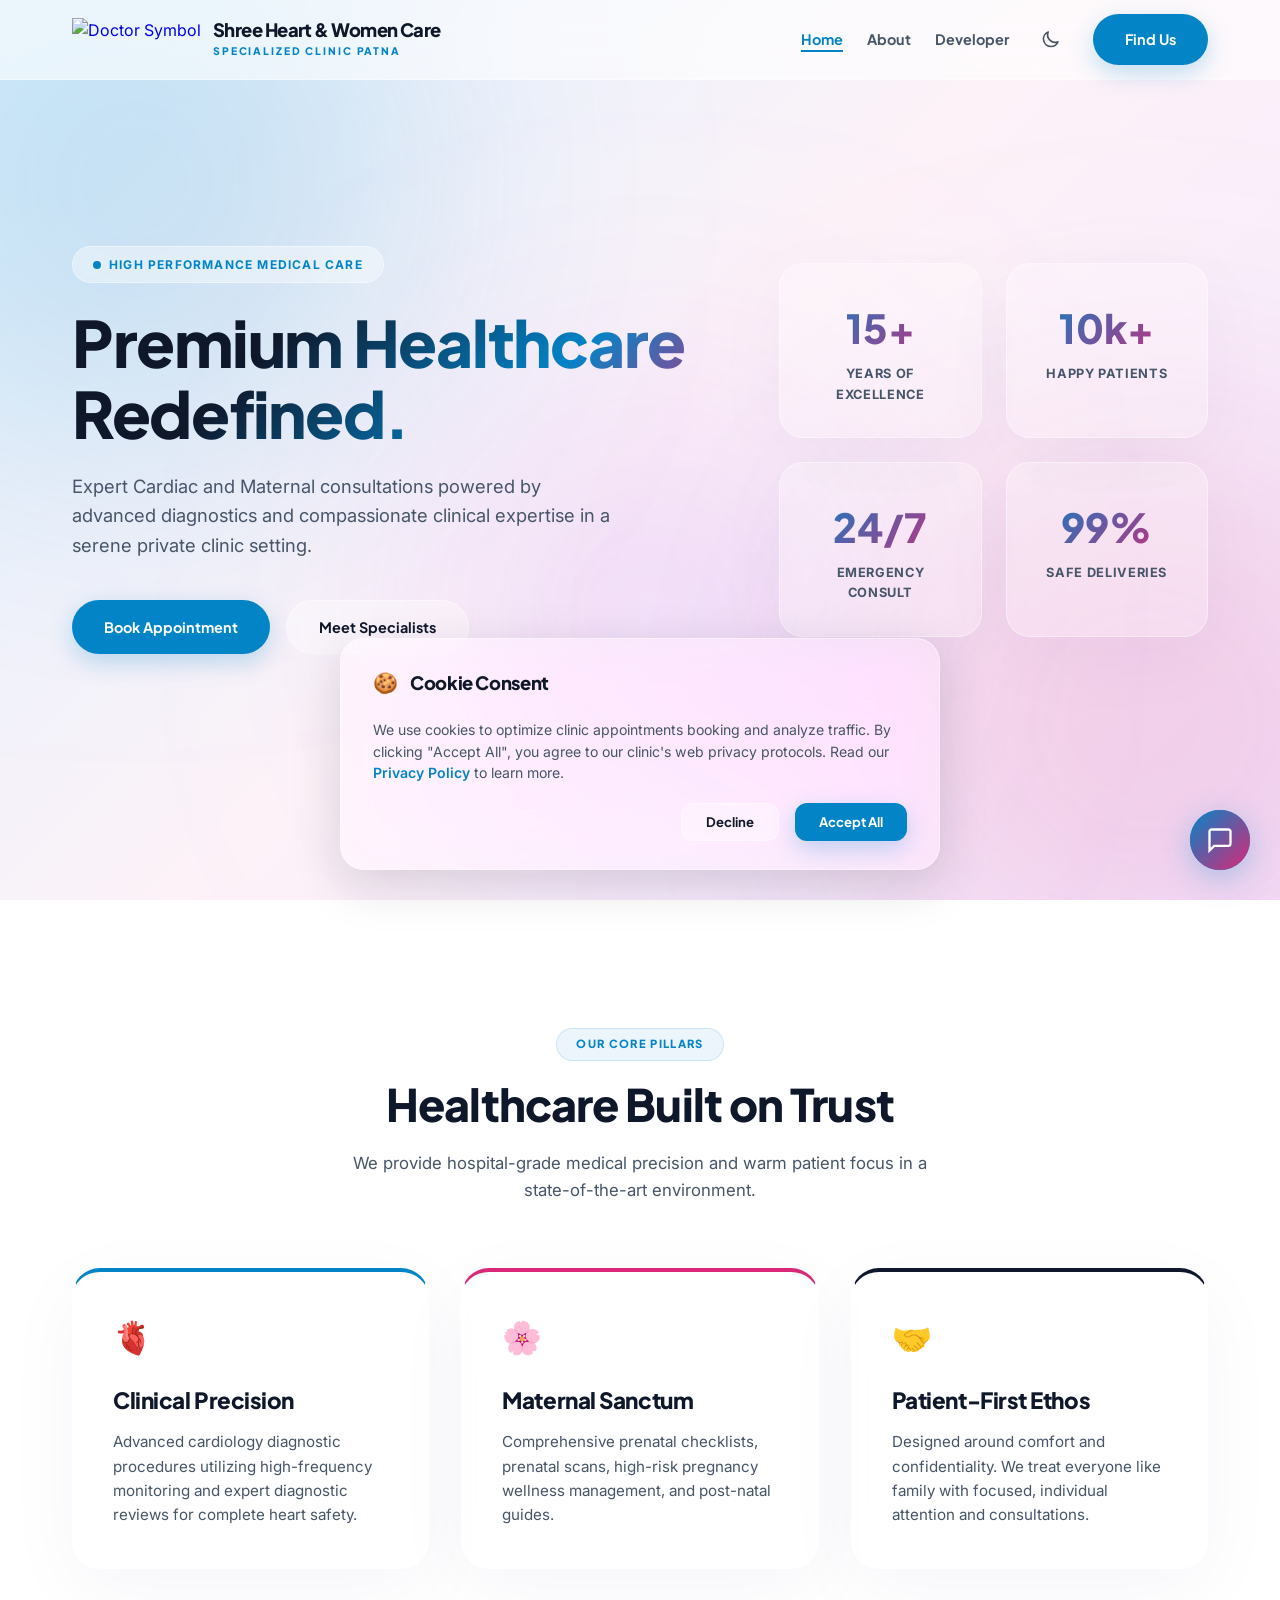
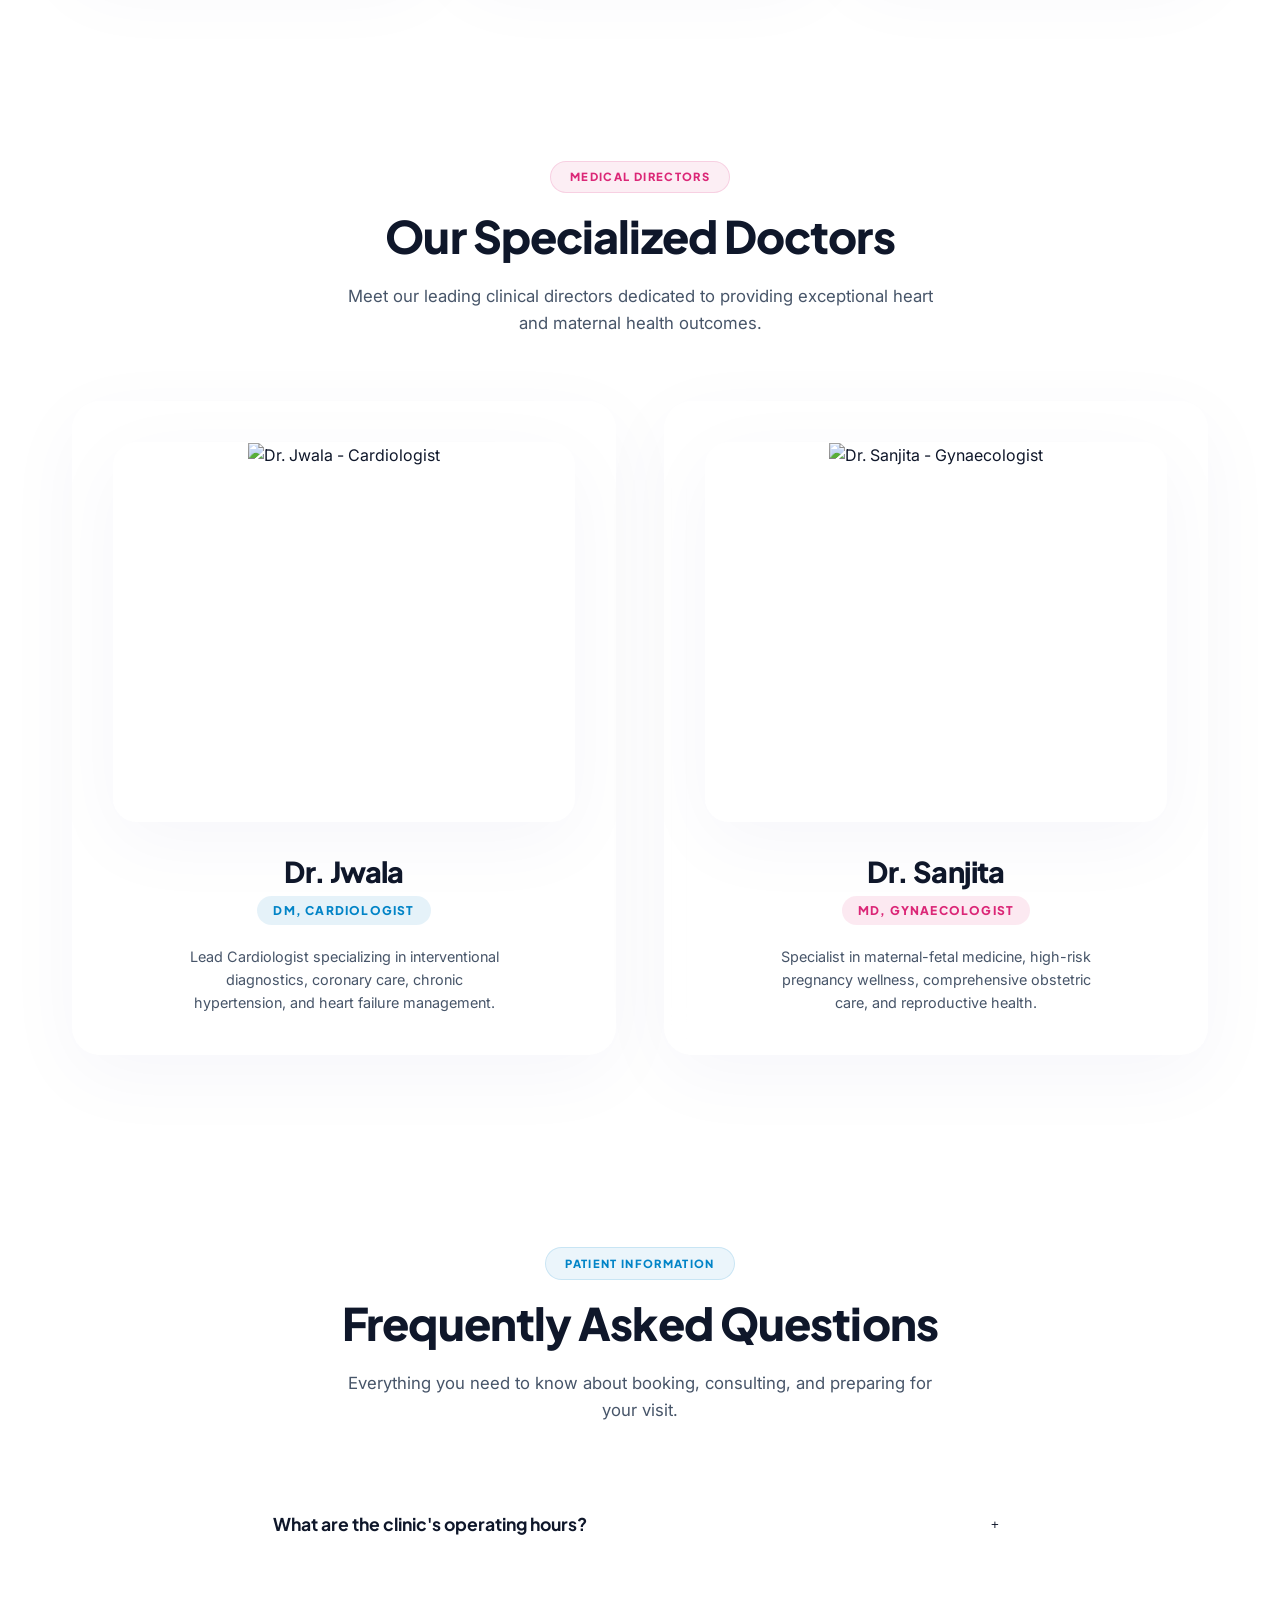
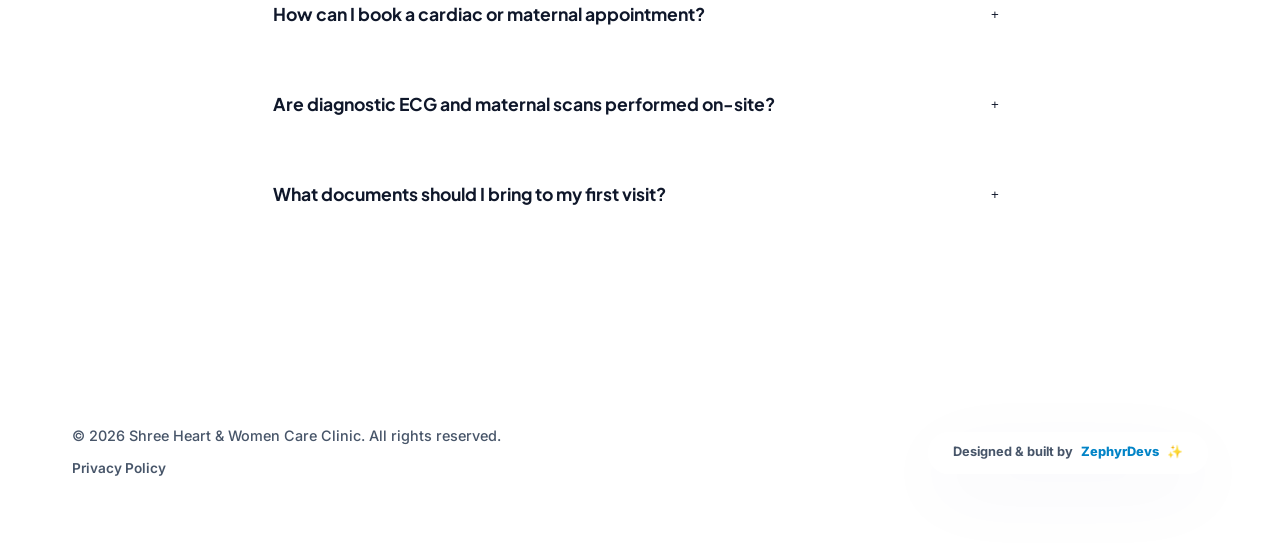
==== index.html @ a2588d01 "Add files via upload" ====
<!DOCTYPE html>
<html lang="en">
<head>
    <meta charset="UTF-8">
    <meta name="viewport" content="width=device-width, initial-scale=1.0">
    <title>Shree Heart & Women Care Clinic | Patna</title>
    <link rel="stylesheet" href="style.css">
    <script src="app.js" defer></script>
    <style>
        /* Specific Styles for Index Page */
        .hero {
            min-height: 100vh;
            display: flex;
            align-items: center;
            padding: 8px 0;
            position: relative;
        }

        .hero-grid {
            display: grid;
            grid-template-columns: 1.2fr 0.8fr;
            gap: 4rem;
            align-items: center;
            width: 100%;
        }

        .hero-tag {
            display: inline-flex;
            align-items: center;
            gap: 0.5rem;
            background: rgba(255, 255, 255, 0.4);
            border: 1px solid var(--glass-border);
            padding: 0.5rem 1.25rem;
            border-radius: 100px;
            font-size: 0.75rem;
            font-weight: 700;
            text-transform: uppercase;
            letter-spacing: 0.1em;
            color: var(--primary);
            margin-bottom: 1.5rem;
        }

        body.dark-theme .hero-tag {
            background: rgba(15, 23, 42, 0.4);
        }

        .hero-tag .pulse {
            width: 8px;
            height: 8px;
            background: var(--primary);
            border-radius: 50%;
            animation: pulse-glow 2s infinite;
        }

        @keyframes pulse-glow {
            0% { transform: scale(0.95); box-shadow: 0 0 0 0 rgba(2, 132, 199, 0.7); }
            70% { transform: scale(1); box-shadow: 0 0 0 8px rgba(2, 132, 199, 0); }
            100% { transform: scale(0.95); box-shadow: 0 0 0 0 rgba(2, 132, 199, 0); }
        }

        .hero-title {
            font-size: 4rem;
            line-height: 1.1;
            margin-bottom: 1.5rem;
            background: linear-gradient(135deg, var(--dark) 30%, var(--primary) 70%, var(--secondary) 100%);
            -webkit-background-clip: text;
            -webkit-text-fill-color: transparent;
        }

        body.dark-theme .hero-title {
            background: linear-gradient(135deg, #f8fafc 30%, #38bdf8 70%, #f472b6 100%);
            -webkit-background-clip: text;
            -webkit-text-fill-color: transparent;
        }

        .hero-desc {
            font-size: 1.15rem;
            margin-bottom: 2.5rem;
            max-width: 540px;
        }

        .hero-actions {
            display: flex;
            gap: 1rem;
            flex-wrap: wrap;
        }

        /* Stats Panel */
        .stats-panel {
            display: grid;
            grid-template-columns: repeat(2, 1fr);
            gap: 1.5rem;
        }

        .stat-card {
            background: rgba(255, 255, 255, 0.25);
            backdrop-filter: blur(12px);
            border: 1px solid var(--glass-border);
            border-radius: 24px;
            padding: 2rem 1.5rem;
            text-align: center;
            transition: all 0.4s ease;
            box-shadow: var(--glass-shadow);
        }

        .stat-card:hover {
            transform: translateY(-4px);
            background: rgba(255, 255, 255, 0.45);
        }

        body.dark-theme .stat-card {
            background: rgba(15, 23, 42, 0.35);
        }

        body.dark-theme .stat-card:hover {
            background: rgba(15, 23, 42, 0.55);
        }

        .stat-num {
            font-size: 2.5rem;
            font-weight: 800;
            color: var(--dark);
            margin-bottom: 0.25rem;
            font-family: var(--font-heading);
            background: linear-gradient(135deg, var(--primary) 0%, var(--secondary) 100%);
            -webkit-background-clip: text;
            -webkit-text-fill-color: transparent;
        }

        .stat-label {
            font-size: 0.8rem;
            font-weight: 700;
            color: var(--dark-muted);
            text-transform: uppercase;
            letter-spacing: 0.05em;
        }

        /* Specialist Cards */
        .spec-grid {
            display: grid;
            grid-template-columns: repeat(2, 1fr);
            gap: 3rem;
            margin-top: 2rem;
        }

        .spec-card {
            display: flex;
            flex-direction: column;
            align-items: center;
            text-align: center;
        }

        .spec-img-wrapper {
            width: 100%;
            height: 380px;
            border-radius: 24px;
            overflow: hidden;
            margin-bottom: 2rem;
            border: 1px solid var(--glass-border);
            box-shadow: var(--glass-shadow);
        }

        .spec-img {
            width: 100%;
            height: 100%;
            object-fit: cover;
            object-position: top;
            transition: transform 0.6s cubic-bezier(0.16, 1, 0.3, 1);
        }

        .spec-card:hover .spec-img {
            transform: scale(1.05);
        }

        .spec-info h3 {
            font-size: 1.8rem;
            margin-bottom: 0.5rem;
        }

        .spec-role {
            display: inline-block;
            font-family: var(--font-heading);
            font-weight: 800;
            font-size: 0.75rem;
            text-transform: uppercase;
            letter-spacing: 0.1em;
            padding: 0.3rem 1rem;
            border-radius: 50px;
            margin-bottom: 1.25rem;
        }

        .spec-role.cardio {
            background: rgba(2, 132, 199, 0.1);
            color: var(--primary);
        }

        .spec-role.gynae {
            background: rgba(219, 39, 119, 0.1);
            color: var(--secondary);
        }

        .spec-desc {
            max-width: 320px;
            margin: 0 auto;
            font-size: 0.9rem;
        }

        /* Philosophy Styles */
        .phil-grid {
            margin-top: 1rem;
        }

        .phil-card {
            border-top: 4px solid var(--primary);
        }

        .phil-card.rose-top {
            border-top-color: var(--secondary);
        }

        .phil-card.dark-top {
            border-top-color: var(--dark);
        }

        .phil-icon {
            font-size: 2rem;
            margin-bottom: 1.5rem;
        }

        .phil-card h3 {
            font-size: 1.4rem;
            margin-bottom: 1rem;
        }

        /* FAQ Accordion Styles */
        .faq-accordion {
            max-width: 800px;
            margin: 0 auto;
            display: flex;
            flex-direction: column;
            gap: 1rem;
        }

        .faq-item {
            background: var(--glass-bg);
            border: 1px solid var(--glass-border);
            border-radius: 20px;
            overflow: hidden;
            transition: all 0.3s ease;
        }

        .faq-trigger {
            width: 100%;
            padding: 1.5rem 2rem;
            display: flex;
            justify-content: space-between;
            align-items: center;
            background: none;
            border: none;
            cursor: pointer;
            text-align: left;
        }

        .faq-question {
            font-family: var(--font-heading);
            font-weight: 700;
            font-size: 1.1rem;
            color: var(--dark);
        }

        .faq-icon {
            width: 24px;
            height: 24px;
            border-radius: 50%;
            background: rgba(255, 255, 255, 0.5);
            display: flex;
            align-items: center;
            justify-content: center;
            color: var(--dark);
            transition: transform 0.3s ease;
        }

        body.dark-theme .faq-icon {
            background: rgba(15, 23, 42, 0.5);
            color: var(--dark);
        }

        .faq-content {
            max-height: 0;
            overflow: hidden;
            transition: max-height 0.3s cubic-bezier(0.16, 1, 0.3, 1), padding 0.3s ease;
            padding: 0 2rem;
        }

        .faq-content p {
            padding-bottom: 1.5rem;
            font-size: 0.95rem;
        }

        /* Active FAQ state */
        .faq-item.active {
            background: rgba(255, 255, 255, 0.55);
        }

        body.dark-theme .faq-item.active {
            background: rgba(30, 41, 59, 0.55);
        }

        .faq-item.active .faq-icon {
            transform: rotate(45deg);
            background: var(--primary);
            color: #ffffff;
        }

        .faq-item.active .faq-content {
            max-height: 200px;
        }

        /* Responsiveness */
        @media (max-width: 968px) {
            .hero-grid {
                grid-template-columns: 1fr;
                gap: 3rem;
                text-align: center;
            }
            .hero-desc {
                margin-left: auto;
                margin-right: auto;
            }
            .hero-actions {
                justify-content: center;
            }
            .hero-title {
                font-size: 3rem;
            }
            .spec-grid {
                grid-template-columns: 1fr;
                gap: 4rem;
            }
            .spec-img-wrapper {
                height: 420px;
            }
        }
    </style>
</head>
<body>

    <!-- Glass Navigation Bar -->
    <nav class="glass-nav">
        <div class="container nav-container">
            <a href="index.html" class="logo">
                <img src="https://www.freeiconspng.com/uploads/doctor-symbol-universal-png-2.png" alt="Doctor Symbol">
                <div class="logo-text">
                    <h1>Shree Heart & Women Care</h1>
                    <span>Specialized Clinic Patna</span>
                </div>
            </a>
            
            <ul class="nav-menu">
                <li><a href="index.html" class="nav-link active">Home</a></li>
                <li><a href="about.html" class="nav-link">About</a></li>
                <li><a href="devs.html" class="nav-link">Developer</a></li>
                <li><button class="theme-toggle-btn" aria-label="Toggle Theme"></button></li>
                <li><a href="contact.html" class="btn btn-primary btn-nav">Find Us</a></li>
            </ul>

            <button class="mobile-menu-toggle" id="menu-toggle" aria-label="Toggle Navigation Menu">
                <svg fill="none" stroke="currentColor" viewBox="0 0 24 24" width="32" height="32">
                    <path stroke-linecap="round" stroke-linejoin="round" stroke-width="2" d="M4 6h16M4 12h16M4 18h16"></path>
                </svg>
            </button>
        </div>
    </nav>

    <!-- Mobile Menu -->
    <div class="mobile-menu" id="mobile-menu">
        <ul>
            <li><a href="index.html">Home</a></li>
            <li><a href="about.html">About</a></li>
            <li><a href="devs.html">Developer</a></li>
            <li><a href="contact.html">Contact</a></li>
            <li><button class="theme-toggle-btn" aria-label="Toggle Theme"></button></li>
        </ul>
    </div>

    <!-- Hero Section -->
    <section class="hero" id="home">
        <div class="container hero-grid">
            <div>
                <div class="hero-tag hero-animate-1">
                    <div class="pulse"></div>
                    High Performance Medical Care
                </div>
                <h1 class="hero-title hero-animate-2">Premium Healthcare Redefined.</h1>
                <p class="hero-desc hero-animate-3">Expert Cardiac and Maternal consultations powered by advanced diagnostics and compassionate clinical expertise in a serene private clinic setting.</p>
                <div class="hero-actions hero-animate-3" style="animation-delay: 0.35s;">
                    <a href="contact.html" class="btn btn-primary">Book Appointment</a>
                    <a href="#specialists" class="btn btn-outline">Meet Specialists</a>
                </div>
            </div>
            
            <div class="stats-panel hero-animate-4">
                <div class="stat-card">
                    <div class="stat-num">15+</div>
                    <div class="stat-label">Years of Excellence</div>
                </div>
                <div class="stat-card">
                    <div class="stat-num">10k+</div>
                    <div class="stat-label">Happy Patients</div>
                </div>
                <div class="stat-card">
                    <div class="stat-num">24/7</div>
                    <div class="stat-label">Emergency Consult</div>
                </div>
                <div class="stat-card">
                    <div class="stat-num">99%</div>
                    <div class="stat-label">Safe Deliveries</div>
                </div>
            </div>
        </div>
    </section>

    <!-- Philosophy Section -->
    <section id="philosophy">
        <div class="container">
            <div class="section-header reveal">
                <div class="section-tag">Our Core Pillars</div>
                <h2>Healthcare Built on Trust</h2>
                <p>We provide hospital-grade medical precision and warm patient focus in a state-of-the-art environment.</p>
            </div>
            
            <div class="grid grid-3 phil-grid">
                <div class="glass-card phil-card reveal delay-100">
                    <div class="phil-icon">🫀</div>
                    <h3>Clinical Precision</h3>
                    <p>Advanced cardiology diagnostic procedures utilizing high-frequency monitoring and expert diagnostic reviews for complete heart safety.</p>
                </div>
                <div class="glass-card phil-card rose-top reveal delay-200">
                    <div class="phil-icon">🌸</div>
                    <h3>Maternal Sanctum</h3>
                    <p>Comprehensive prenatal checklists, prenatal scans, high-risk pregnancy wellness management, and post-natal guides.</p>
                </div>
                <div class="glass-card phil-card dark-top reveal delay-300">
                    <div class="phil-icon">🤝</div>
                    <h3>Patient-First Ethos</h3>
                    <p>Designed around comfort and confidentiality. We treat everyone like family with focused, individual attention and consultations.</p>
                </div>
            </div>
        </div>
    </section>

    <!-- Specialists Section -->
    <section id="specialists">
        <div class="container">
            <div class="section-header reveal">
                <div class="section-tag secondary-tag">Medical Directors</div>
                <h2>Our Specialized Doctors</h2>
                <p>Meet our leading clinical directors dedicated to providing exceptional heart and maternal health outcomes.</p>
            </div>
            
            <div class="spec-grid">
                <!-- Dr. Jwala -->
                <div class="glass-card spec-card reveal delay-100">
                    <div class="spec-img-wrapper">
                        <img src="https://i.ibb.co/PZJH7sj1/IMG-20260514-192645.jpg" alt="Dr. Jwala - Cardiologist" class="spec-img">
                    </div>
                    <div class="spec-info">
                        <h3>Dr. Jwala</h3>
                        <span class="spec-role cardio">DM, Cardiologist</span>
                        <p class="spec-desc">Lead Cardiologist specializing in interventional diagnostics, coronary care, chronic hypertension, and heart failure management.</p>
                    </div>
                </div>

                <!-- Dr. Sanjita -->
                <div class="glass-card spec-card reveal delay-200">
                    <div class="spec-img-wrapper">
                        <img src="https://i.ibb.co/KjC3mJcv/IMG-20260514-192721.jpg" alt="Dr. Sanjita - Gynaecologist" class="spec-img">
                    </div>
                    <div class="spec-info">
                        <h3>Dr. Sanjita</h3>
                        <span class="spec-role gynae">MD, Gynaecologist</span>
                        <p class="spec-desc">Specialist in maternal-fetal medicine, high-risk pregnancy wellness, comprehensive obstetric care, and reproductive health.</p>
                    </div>
                </div>
            </div>
        </div>
    </section>

    <!-- FAQs Section -->
    <section id="faqs">
        <div class="container">
            <div class="section-header reveal">
                <div class="section-tag">Patient Information</div>
                <h2>Frequently Asked Questions</h2>
                <p>Everything you need to know about booking, consulting, and preparing for your visit.</p>
            </div>
            
            <div class="faq-accordion reveal delay-100">
                <div class="faq-item">
                    <button class="faq-trigger">
                        <span class="faq-question">What are the clinic's operating hours?</span>
                        <span class="faq-icon">+</span>
                    </button>
                    <div class="faq-content">
                        <p>The clinic is open Sunday through Friday, from 8:30 AM to 7:30 PM. We are closed on Saturdays to facilitate clinical sanitization and equipment maintenance.</p>
                    </div>
                </div>
                
                <div class="faq-item">
                    <button class="faq-trigger">
                        <span class="faq-question">How can I book a cardiac or maternal appointment?</span>
                        <span class="faq-icon">+</span>
                    </button>
                    <div class="faq-content">
                        <p>You can schedule an appointment by calling us directly at 9693762649 or 8292791555. Walk-ins are also accommodated based on medical urgency, but booking ahead secures your slot.</p>
                    </div>
                </div>
                
                <div class="faq-item">
                    <button class="faq-trigger">
                        <span class="faq-question">Are diagnostic ECG and maternal scans performed on-site?</span>
                        <span class="faq-icon">+</span>
                    </button>
                    <div class="faq-content">
                        <p>Yes, all primary diagnostics—including electrocardiograms (ECG), echocardiographies (ECHO), fetal heart monitoring, and obstetric scans—are performed directly inside our Raja Bazar clinic.</p>
                    </div>
                </div>

                <div class="faq-item">
                    <button class="faq-trigger">
                        <span class="faq-question">What documents should I bring to my first visit?</span>
                        <span class="faq-icon">+</span>
                    </button>
                    <div class="faq-content">
                        <p>Please bring any previous medical records, ongoing prescriptions, and reports of recent blood tests or scans. This assists our specialists in building a comprehensive medical file.</p>
                    </div>
                </div>
            </div>
        </div>
    </section>

    <!-- Shree AI Chatbot Widget -->
    <div class="shree-ai-widget">
        <button class="shree-ai-trigger" id="shree-ai-trigger" aria-label="Ask Shree AI">
            <svg viewBox="0 0 24 24" fill="none" stroke="currentColor" stroke-width="2">
                <path d="M21 15a2 2 0 0 1-2 2H7l-4 4V5a2 2 0 0 1 2-2h14a2 2 0 0 1 2 2z"></path>
            </svg>
            <span class="pulse-ring"></span>
        </button>

        <div class="shree-ai-frame" id="shree-ai-frame">
            <div class="shree-ai-header">
                <div class="shree-ai-avatar">
                    <div class="shree-ai-avatar-icon">🤖</div>
                    <div class="shree-ai-title-group">
                        <h4>Shree AI</h4>
                        <span>Online Helper</span>
                    </div>
                </div>
                <button class="shree-ai-close" id="shree-ai-close" aria-label="Close Chat">
                    <svg fill="none" stroke="currentColor" viewBox="0 0 24 24" width="20" height="20">
                        <path stroke-linecap="round" stroke-linejoin="round" stroke-width="2" d="M6 18L18 6M6 6l12 12"></path>
                    </svg>
                </button>
            </div>

            <div class="shree-ai-messages" id="shree-ai-messages"></div>

            <div class="chat-chips">
                <button class="chip-btn" data-query="book">Book Slot</button>
                <button class="chip-btn" data-query="hours">Clinic Hours</button>
                <button class="chip-btn" data-query="address">Directions</button>
                <button class="chip-btn" data-query="doctor">Specialists</button>
                <button class="chip-btn" data-query="emergency">Emergency</button>
            </div>

            <div class="shree-ai-input-bar">
                <input type="text" id="shree-ai-input" placeholder="Type a message..." aria-label="Query Input">
                <button class="shree-ai-send-btn" id="shree-ai-send" aria-label="Send Query">
                    <svg fill="none" stroke="currentColor" viewBox="0 0 24 24">
                        <path stroke-linecap="round" stroke-linejoin="round" stroke-width="2" d="M14 5l7 7m0 0l-7 7m7-7H3"/>
                    </svg>
                </button>
            </div>
        </div>
    </div>

    <!-- Footer -->
    <footer>
        <div class="container footer-content bg-reveal">
            <div class="footer-copyright-box">
                <p class="footer-copyright">&copy; 2026 Shree Heart & Women Care Clinic. All rights reserved.</p>
                <ul class="footer-links">
                    <li><a href="privacy.html">Privacy Policy</a></li>
                </ul>
            </div>
            <a href="devs.html" class="dev-badge">
                <span>Designed & built by</span>
                <span class="dev-highlight">ZephyrDevs</span>
                <span>✨</span>
            </a>
        </div>
    </footer>

    <!-- Interactive Scripts -->
    <script>
        // FAQ Accordion logic (Page specific)
        const faqItems = document.querySelectorAll('.faq-item');
        faqItems.forEach(item => {
            const trigger = item.querySelector('.faq-trigger');
            trigger.addEventListener('click', () => {
                const isActive = item.classList.contains('active');
                
                faqItems.forEach(otherItem => {
                    otherItem.classList.remove('active');
                });
                
                if (!isActive) {
                    item.classList.add('active');
                }
            });
        });
    </script>
</body>
</html>
---- style.css ----
/* -------------------------------------------------------------
   Shree Heart & Women Care Clinic - ZephyrDevs Custom Stylesheet
   Design Language: Glassmorphic Minimalism
   ------------------------------------------------------------- */

/* Imports */
@import url('https://fonts.googleapis.com/css2?family=Inter:wght@300;400;500;600;700&family=Plus+Jakarta+Sans:ital,wght@0,300;0,400;0,500;0,600;0,700;0,800;1,600&display=swap');

/* Variables & Base Styles */
:root {
    --font-heading: 'Plus Jakarta Sans', sans-serif;
    --font-body: 'Inter', sans-serif;

    /* Light Theme Backgrounds */
    --bg-grad-1: #e0f2fe; /* Light sky blue */
    --bg-grad-2: #fdf2f8; /* Soft rose pink */
    --bg-grad-3: #f3e8ff; /* Soft lavender */

    /* Colors */
    --primary: #0284c7; /* Sky blue */
    --secondary: #db2777; /* Rose */
    --dark: #0f172a;
    --dark-muted: #475569;
    --light: #ffffff;

    /* Glass Tokens */
    --glass-bg: rgba(255, 255, 255, 0.35);
    --glass-bg-hover: rgba(255, 255, 255, 0.55);
    --glass-border: rgba(255, 255, 255, 0.4);
    --glass-shadow: 0 20px 80px rgba(31, 38, 135, 0.04);
    
    /* Dark Glass Tokens (For sections that need heavy contrast) */
    --glass-dark-bg: rgba(15, 23, 42, 0.75);
    --glass-dark-border: rgba(255, 255, 255, 0.1);
    --glass-dark-shadow: 0 20px 80px rgba(0, 0, 0, 0.2);

    /* Animation Speeds */
    --transition-smooth: all 0.4s cubic-bezier(0.16, 1, 0.3, 1);
}

/* Dark Theme Variables Override */
body.dark-theme {
    --bg-grad-1: #0b0f19; /* Very dark blue */
    --bg-grad-2: #1e112a; /* Dark violet */
    --bg-grad-3: #0f172a; /* Dark slate */

    --dark: #f8fafc;
    --dark-muted: #94a3b8;
    --light: #0f172a;

    --glass-bg: rgba(15, 23, 42, 0.45);
    --glass-bg-hover: rgba(30, 41, 59, 0.6);
    --glass-border: rgba(255, 255, 255, 0.08);
    --glass-shadow: 0 20px 80px rgba(0, 0, 0, 0.35);
}

/* Base Resets */
* {
    margin: 0;
    padding: 0;
    box-sizing: border-box;
}

html {
    scroll-behavior: smooth;
    font-size: 16px;
}

body {
    font-family: var(--font-body);
    color: var(--dark);
    line-height: 1.6;
    background: linear-gradient(135deg, var(--bg-grad-1) 0%, var(--bg-grad-2) 50%, var(--bg-grad-3) 100%);
    background-attachment: fixed;
    min-height: 100vh;
    overflow-x: hidden;
    -webkit-font-smoothing: antialiased;
    transition: background 0.5s ease, color 0.3s ease;
}

/* Custom Scrollbar for modern browsers */
::-webkit-scrollbar {
    width: 10px;
    height: 10px;
}
::-webkit-scrollbar-track {
    background: transparent;
}
::-webkit-scrollbar-thumb {
    background: rgba(15, 23, 42, 0.1);
    border-radius: 10px;
    border: 2px solid transparent;
    background-clip: content-box;
}
body.dark-theme ::-webkit-scrollbar-thumb {
    background: rgba(255, 255, 255, 0.15);
    border: 2px solid transparent;
    background-clip: content-box;
}
::-webkit-scrollbar-thumb:hover {
    background: var(--primary);
    border: 2px solid transparent;
    background-clip: content-box;
}

/* Typography */
h1, h2, h3, h4, h5, h6 {
    font-family: var(--font-heading);
    color: var(--dark);
    font-weight: 800;
    letter-spacing: -0.02em;
    line-height: 1.2;
}

p {
    color: var(--dark-muted);
    font-size: 0.95rem;
    transition: color 0.3s ease;
}

/* Responsive Grid/Flex Utilities */
.container {
    max-width: 1200px;
    margin: 0 auto;
    padding: 0 2rem;
}

.grid {
    display: grid;
    gap: 2rem;
}

.grid-2 { grid-template-columns: repeat(auto-fit, minmax(300px, 1fr)); }
.grid-3 { grid-template-columns: repeat(auto-fit, minmax(320px, 1fr)); }

/* Glassmorphism Elements */
.glass-nav {
    position: fixed;
    top: 0;
    left: 0;
    width: 100%;
    height: 80px;
    background: rgba(255, 255, 255, 0.6);
    backdrop-filter: blur(20px);
    -webkit-backdrop-filter: blur(20px);
    border-bottom: 1px solid var(--glass-border);
    z-index: 1000;
    display: flex;
    align-items: center;
    transition: var(--transition-smooth), background 0.5s ease;
}

body.dark-theme .glass-nav {
    background: rgba(15, 23, 42, 0.6);
}

.glass-card {
    background: var(--glass-bg);
    backdrop-filter: blur(16px);
    -webkit-backdrop-filter: blur(16px);
    border: 1px solid var(--glass-border);
    box-shadow: var(--glass-shadow);
    border-radius: 28px;
    padding: 2.5rem;
    transition: var(--transition-smooth);
}

.glass-card:hover {
    background: var(--glass-bg-hover);
    transform: translateY(-6px);
    box-shadow: 0 20px 50px rgba(31, 38, 135, 0.08);
}

.glass-dark-card {
    background: var(--glass-dark-bg);
    backdrop-filter: blur(20px);
    -webkit-backdrop-filter: blur(20px);
    border: 1px solid var(--glass-dark-border);
    box-shadow: var(--glass-dark-shadow);
    border-radius: 32px;
    padding: 3rem;
}

/* Floating Backdrop Blobs (Premium Redesign) */
.bg-blobs {
    position: fixed;
    top: 0;
    left: 0;
    width: 100%;
    height: 100%;
    z-index: -2;
    overflow: hidden;
    pointer-events: none;
}

.bg-blob {
    position: absolute;
    width: 45vw;
    height: 45vw;
    border-radius: 50%;
    filter: blur(130px);
    opacity: 0.15;
    mix-blend-mode: multiply;
    animation: float-blobs 24s infinite ease-in-out alternate;
}

body.dark-theme .bg-blob {
    opacity: 0.08;
    mix-blend-mode: screen;
}

.bg-blob-1 {
    background: var(--primary);
    top: -12%;
    left: -12%;
    animation-duration: 25s;
}

.bg-blob-2 {
    background: var(--secondary);
    bottom: -12%;
    right: -12%;
    animation-duration: 32s;
    animation-delay: -6s;
}

.bg-blob-3 {
    background: #a855f7; /* Violet blob */
    top: 45%;
    left: 35%;
    width: 32vw;
    height: 32vw;
    animation-duration: 28s;
    animation-delay: -12s;
}

@keyframes float-blobs {
    0% { transform: translate(0, 0) scale(1); }
    50% { transform: translate(60px, 40px) scale(1.08); }
    100% { transform: translate(-40px, -60px) scale(0.95); }
}

/* -------------------------------------------------------------
   PREMIUM MOTION & SCROLL REVEAL ANIMATIONS
   ------------------------------------------------------------- */

/* Scroll Reveal Elements */
.reveal {
    opacity: 0;
    transform: translateY(35px);
    transition: opacity 0.85s cubic-bezier(0.16, 1, 0.3, 1), transform 0.85s cubic-bezier(0.16, 1, 0.3, 1);
}

.reveal.active {
    opacity: 1;
    transform: translateY(0);
}

/* Stagger Delays for Grid elements */
.delay-100 { transition-delay: 0.1s; }
.delay-200 { transition-delay: 0.2s; }
.delay-300 { transition-delay: 0.3s; }
.delay-400 { transition-delay: 0.4s; }

/* Page Load Hero Entrance Animations */
@keyframes fade-slide-up {
    from {
        opacity: 0;
        transform: translateY(25px);
    }
    to {
        opacity: 1;
        transform: translateY(0);
    }
}

.hero-animate-1 { animation: fade-slide-up 0.8s cubic-bezier(0.16, 1, 0.3, 1) forwards; }
.hero-animate-2 { animation: fade-slide-up 0.8s cubic-bezier(0.16, 1, 0.3, 1) 0.15s forwards; opacity: 0; }
.hero-animate-3 { animation: fade-slide-up 0.8s cubic-bezier(0.16, 1, 0.3, 1) 0.3s forwards; opacity: 0; }
.hero-animate-4 { animation: fade-slide-up 0.8s cubic-bezier(0.16, 1, 0.3, 1) 0.45s forwards; opacity: 0; }

/* Buttons */
.btn {
    display: inline-flex;
    align-items: center;
    justify-content: center;
    padding: 0.9rem 2rem;
    font-family: var(--font-heading);
    font-weight: 700;
    font-size: 0.9rem;
    border-radius: 50px;
    cursor: pointer;
    transition: all 0.3s cubic-bezier(0.16, 1, 0.3, 1);
    text-decoration: none;
    gap: 0.5rem;
    border: none;
}

.btn-primary {
    background: var(--primary);
    color: #ffffff;
    box-shadow: 0 8px 24px rgba(2, 132, 199, 0.25);
}

.btn-primary:hover {
    background: #0274ae;
    transform: translateY(-2px);
    box-shadow: 0 12px 30px rgba(2, 132, 199, 0.4);
}

.btn-secondary {
    background: var(--secondary);
    color: #ffffff;
    box-shadow: 0 8px 24px rgba(219, 39, 119, 0.2);
}

.btn-secondary:hover {
    background: #c21d6e;
    transform: translateY(-2px);
    box-shadow: 0 12px 30px rgba(219, 39, 119, 0.35);
}

.btn-outline {
    background: var(--glass-bg);
    color: var(--dark);
    border: 1px solid var(--glass-border);
}

.btn-outline:hover {
    background: rgba(255, 255, 255, 0.6);
    transform: translateY(-2px);
}

/* Form Styles */
.glass-input {
    width: 100%;
    padding: 1rem 1.25rem;
    background: rgba(255, 255, 255, 0.25);
    border: 1px solid var(--glass-border);
    border-radius: 16px;
    font-family: var(--font-body);
    font-size: 0.95rem;
    color: var(--dark);
    transition: all 0.3s ease;
    backdrop-filter: blur(8px);
}

body.dark-theme .glass-input {
    background: rgba(15, 23, 42, 0.3);
}

.glass-input::placeholder {
    color: rgba(15, 23, 42, 0.4);
}

body.dark-theme .glass-input::placeholder {
    color: rgba(248, 250, 252, 0.4);
}

.glass-input:focus {
    outline: none;
    background: rgba(255, 255, 255, 0.6);
    border-color: var(--primary);
    box-shadow: 0 0 0 4px rgba(2, 132, 199, 0.1);
}

body.dark-theme .glass-input:focus {
    background: rgba(15, 23, 42, 0.6);
}

/* Header & Navigation Bar */
.nav-container {
    width: 100%;
    display: flex;
    justify-content: space-between;
    align-items: center;
}

.logo {
    display: flex;
    align-items: center;
    gap: 0.75rem;
    text-decoration: none;
}

.logo img {
    height: 42px;
    width: auto;
}

.logo-text h1 {
    font-size: 1.15rem;
    color: var(--dark);
    letter-spacing: -0.03em;
}

.logo-text span {
    font-size: 0.65rem;
    font-family: var(--font-heading);
    font-weight: 800;
    color: var(--primary);
    text-transform: uppercase;
    letter-spacing: 0.18em;
    display: block;
    margin-top: 2px;
}

.nav-menu {
    display: flex;
    align-items: center;
    gap: 1.5rem;
    list-style: none;
}

.nav-link {
    text-decoration: none;
    font-family: var(--font-heading);
    font-weight: 700;
    font-size: 0.9rem;
    color: var(--dark-muted);
    transition: color 0.3s ease;
    position: relative;
    padding: 0.25rem 0;
}

.nav-link:hover, .nav-link.active {
    color: var(--primary);
}

.nav-link::after {
    content: '';
    position: absolute;
    bottom: 0;
    left: 0;
    width: 0;
    height: 2px;
    background: var(--primary);
    transition: width 0.3s cubic-bezier(0.16, 1, 0.3, 1);
}

.nav-link:hover::after, .nav-link.active::after {
    width: 100%;
}

/* Theme Toggle Button & SVG rotations */
.theme-toggle-btn {
    background: none;
    border: none;
    cursor: pointer;
    color: var(--dark-muted);
    padding: 0.5rem;
    border-radius: 50%;
    display: flex;
    align-items: center;
    justify-content: center;
    transition: background 0.3s, color 0.3s;
}

.theme-toggle-btn svg {
    width: 20px;
    height: 20px;
    transition: transform 0.6s cubic-bezier(0.16, 1, 0.3, 1);
}

.theme-toggle-btn:hover svg {
    transform: rotate(30deg);
}

.theme-toggle-btn:hover {
    background: rgba(255, 255, 255, 0.4);
    color: var(--dark);
}

body.dark-theme .theme-toggle-btn:hover {
    background: rgba(255, 255, 255, 0.1);
}

.mobile-menu-toggle {
    display: none;
    background: none;
    border: none;
    cursor: pointer;
    color: var(--dark);
}

.mobile-menu {
    display: none;
    position: fixed;
    top: 80px;
    left: 0;
    width: 100%;
    background: rgba(255, 255, 255, 0.95);
    backdrop-filter: blur(20px);
    border-bottom: 1px solid var(--glass-border);
    padding: 2rem;
    z-index: 999;
    transition: background 0.5s ease;
}

body.dark-theme .mobile-menu {
    background: rgba(15, 23, 42, 0.95);
}

.mobile-menu.open {
    display: block;
}

.mobile-menu ul {
    list-style: none;
    display: flex;
    flex-direction: column;
    gap: 1.5rem;
    text-align: center;
    align-items: center;
}

.mobile-menu ul a {
    text-decoration: none;
    font-family: var(--font-heading);
    font-weight: 800;
    font-size: 1.2rem;
    color: var(--dark);
}

/* Sections Base Styling */
section {
    padding: 8rem 0 4rem 0;
}

.section-header {
    text-align: center;
    max-width: 600px;
    margin: 0 auto 4rem auto;
}

.section-tag {
    display: inline-block;
    background: rgba(2, 132, 199, 0.08);
    color: var(--primary);
    border: 1px solid rgba(2, 132, 199, 0.15);
    padding: 0.4rem 1.2rem;
    border-radius: 100px;
    font-size: 0.7rem;
    font-family: var(--font-heading);
    font-weight: 800;
    text-transform: uppercase;
    letter-spacing: 0.12em;
    margin-bottom: 1rem;
}

.section-tag.secondary-tag {
    background: rgba(219, 39, 119, 0.08);
    color: var(--secondary);
    border-color: rgba(219, 39, 119, 0.15);
}

.section-header h2 {
    font-size: 2.8rem;
    margin-bottom: 1.25rem;
}

.section-header p {
    font-size: 1.05rem;
    color: var(--dark-muted);
}

/* Footer styling */
footer {
    padding: 4rem 0;
    border-top: 1px solid rgba(255, 255, 255, 0.25);
    margin-top: 4rem;
}

.footer-content {
    display: flex;
    justify-content: space-between;
    align-items: center;
    flex-wrap: wrap;
    gap: 2rem;
}

.footer-copyright-box {
    display: flex;
    flex-direction: column;
    gap: 0.5rem;
}

.footer-copyright {
    font-size: 0.9rem;
    color: var(--dark-muted);
    font-weight: 500;
}

.footer-links {
    display: flex;
    gap: 1.25rem;
    list-style: none;
}

.footer-links a {
    color: var(--dark-muted);
    font-size: 0.85rem;
    font-weight: 600;
    text-decoration: none;
    transition: color 0.3s;
}

.footer-links a:hover {
    color: var(--primary);
}

.dev-badge {
    text-decoration: none;
    background: var(--glass-bg);
    border: 1px solid var(--glass-border);
    padding: 0.6rem 1.5rem;
    border-radius: 100px;
    display: flex;
    align-items: center;
    gap: 0.5rem;
    font-size: 0.8rem;
    font-weight: 700;
    color: var(--dark-muted);
    box-shadow: var(--glass-shadow);
    transition: all 0.3s ease;
}

.dev-badge:hover {
    transform: translateY(-2px);
    background: var(--glass-bg-hover);
    color: var(--dark);
}

.dev-badge .dev-highlight {
    color: var(--primary);
    font-weight: 800;
}

/* -------------------------------------------------------------
   SHREE AI CHATBOT WIDGET STYLING
   ------------------------------------------------------------- */
.shree-ai-widget {
    position: fixed;
    bottom: 30px;
    right: 30px;
    z-index: 9999;
    font-family: var(--font-body);
}

/* Float Toggle Trigger Button */
.shree-ai-trigger {
    width: 60px;
    height: 60px;
    border-radius: 50%;
    background: linear-gradient(135deg, var(--primary) 0%, var(--secondary) 100%);
    border: none;
    cursor: pointer;
    box-shadow: 0 8px 32px rgba(2, 132, 199, 0.3);
    display: flex;
    align-items: center;
    justify-content: center;
    color: #ffffff;
    transition: all 0.3s cubic-bezier(0.16, 1, 0.3, 1);
    position: relative;
}

.shree-ai-trigger:hover {
    transform: scale(1.1) rotate(5deg);
    box-shadow: 0 12px 40px rgba(219, 39, 119, 0.45);
}

.shree-ai-trigger svg {
    width: 28px;
    height: 28px;
}

.shree-ai-trigger .pulse-ring {
    position: absolute;
    top: 0;
    left: 0;
    width: 100%;
    height: 100%;
    border-radius: 50%;
    border: 2px solid var(--primary);
    animation: trigger-pulse 2s infinite;
    z-index: -1;
}

@keyframes trigger-pulse {
    0% { transform: scale(1); opacity: 1; }
    100% { transform: scale(1.6); opacity: 0; }
}

/* Chat Window Frame */
.shree-ai-frame {
    display: none;
    position: absolute;
    bottom: 80px;
    right: 0;
    width: 370px;
    height: 520px;
    max-height: 80vh;
    border-radius: 24px;
    background: var(--glass-bg);
    backdrop-filter: blur(25px) saturate(180%);
    -webkit-backdrop-filter: blur(25px) saturate(180%);
    border: 1px solid var(--glass-border);
    box-shadow: 0 20px 60px rgba(15, 23, 42, 0.15);
    flex-direction: column;
    overflow: hidden;
    transition: transform 0.4s cubic-bezier(0.16, 1, 0.3, 1);
    transform: translateY(20px) scale(0.95);
}

.shree-ai-frame.open {
    display: flex;
    transform: translateY(0) scale(1);
}

/* Chat Header */
.shree-ai-header {
    background: linear-gradient(135deg, var(--primary) 0%, rgba(219, 39, 119, 0.8) 100%);
    padding: 1.25rem;
    color: #ffffff;
    display: flex;
    align-items: center;
    justify-content: space-between;
}

.shree-ai-avatar {
    display: flex;
    align-items: center;
    gap: 0.75rem;
}

.shree-ai-avatar-icon {
    width: 38px;
    height: 38px;
    border-radius: 50%;
    background: rgba(255, 255, 255, 0.2);
    display: flex;
    align-items: center;
    justify-content: center;
    font-size: 1.2rem;
    border: 1px solid rgba(255, 255, 255, 0.3);
}

.shree-ai-title-group h4 {
    font-size: 1rem;
    color: #ffffff;
    line-height: 1;
}

.shree-ai-title-group span {
    font-size: 0.65rem;
    opacity: 0.8;
    font-weight: 500;
    display: inline-flex;
    align-items: center;
    gap: 0.25rem;
    margin-top: 4px;
}

.shree-ai-title-group span::before {
    content: '';
    width: 6px;
    height: 6px;
    background: #4ade80;
    border-radius: 50%;
    display: inline-block;
}

.shree-ai-close {
    background: none;
    border: none;
    color: #ffffff;
    cursor: pointer;
    opacity: 0.7;
    transition: opacity 0.3s;
}

.shree-ai-close:hover {
    opacity: 1;
}

/* Chat Message Container */
.shree-ai-messages {
    flex: 1;
    overflow-y: auto;
    padding: 1.25rem;
    display: flex;
    flex-direction: column;
    gap: 1rem;
}

/* Hide scrollbar */
.shree-ai-messages::-webkit-scrollbar {
    width: 4px;
}
.shree-ai-messages::-webkit-scrollbar-thumb {
    background: rgba(0, 0, 0, 0.1);
    border-radius: 10px;
}

/* Chat Bubbles */
.chat-msg {
    max-width: 80%;
    padding: 0.75rem 1.15rem;
    border-radius: 18px;
    font-size: 0.88rem;
    line-height: 1.4;
}

.chat-msg.bot {
    align-self: flex-start;
    background: rgba(255, 255, 255, 0.5);
    color: var(--dark);
    border-bottom-left-radius: 4px;
    border: 1px solid var(--glass-border);
}

body.dark-theme .chat-msg.bot {
    background: rgba(30, 41, 59, 0.6);
}

.chat-msg.user {
    align-self: flex-end;
    background: var(--primary);
    color: #ffffff;
    border-bottom-right-radius: 4px;
}

/* Suggestion Chips */
.chat-chips {
    display: flex;
    gap: 0.5rem;
    flex-wrap: wrap;
    padding: 0.5rem 1.25rem;
}

.chip-btn {
    background: var(--glass-bg);
    border: 1px solid var(--glass-border);
    border-radius: 50px;
    padding: 0.4rem 0.9rem;
    font-size: 0.75rem;
    font-family: var(--font-body);
    font-weight: 600;
    color: var(--dark);
    cursor: pointer;
    transition: all 0.3s;
}

.chip-btn:hover {
    background: var(--primary);
    color: #ffffff;
    border-color: var(--primary);
}

/* Chat Input bar */
.shree-ai-input-bar {
    padding: 1rem 1.25rem;
    border-top: 1px solid var(--glass-border);
    display: flex;
    gap: 0.75rem;
    align-items: center;
}

.shree-ai-input-bar input {
    flex: 1;
    border: 1px solid var(--glass-border);
    background: rgba(255, 255, 255, 0.3);
    border-radius: 12px;
    padding: 0.75rem 1rem;
    font-family: var(--font-body);
    font-size: 0.85rem;
    color: var(--dark);
    outline: none;
    backdrop-filter: blur(5px);
}

body.dark-theme .shree-ai-input-bar input {
    background: rgba(15, 23, 42, 0.3);
}

.shree-ai-send-btn {
    background: var(--primary);
    color: #ffffff;
    border: none;
    width: 38px;
    height: 38px;
    border-radius: 10px;
    cursor: pointer;
    display: flex;
    align-items: center;
    justify-content: center;
    transition: transform 0.2s, background-color 0.2s;
}

.shree-ai-send-btn:hover {
    background: var(--secondary);
    transform: scale(1.05);
}

.shree-ai-send-btn svg {
    width: 18px;
    height: 18px;
}

/* Typing Indicator Animation */
.typing-dots {
    display: inline-flex;
    gap: 4px;
    align-items: center;
    height: 10px;
}

.typing-dot {
    width: 6px;
    height: 6px;
    background: var(--dark-muted);
    border-radius: 50%;
    animation: typing-bounce 1.4s infinite;
}

.typing-dot:nth-child(2) { animation-delay: 0.2s; }
.typing-dot:nth-child(3) { animation-delay: 0.4s; }

@keyframes typing-bounce {
    0%, 100% { transform: translateY(0); }
    50% { transform: translateY(-4px); }
}

@media (max-width: 450px) {
    .shree-ai-frame {
        width: 320px;
        right: -10px;
    }
}

/* -------------------------------------------------------------
   COOKIE CONSENT BANNER STYLING
   ------------------------------------------------------------- */
.cookie-consent {
    position: fixed;
    bottom: -200px;
    left: 50%;
    transform: translateX(-50%);
    width: calc(100% - 40px);
    max-width: 600px;
    background: var(--glass-bg);
    backdrop-filter: blur(25px) saturate(180%);
    -webkit-backdrop-filter: blur(25px) saturate(180%);
    border: 1px solid var(--glass-border);
    box-shadow: 0 15px 50px rgba(15, 23, 42, 0.15);
    border-radius: 24px;
    padding: 1.75rem 2rem;
    z-index: 99999;
    display: flex;
    flex-direction: column;
    gap: 1.25rem;
    transition: bottom 0.6s cubic-bezier(0.16, 1, 0.3, 1), opacity 0.4s ease;
    opacity: 0;
}

body.dark-theme .cookie-consent {
    background: rgba(15, 23, 42, 0.8);
}

.cookie-consent.show {
    bottom: 30px;
    opacity: 1;
}

.cookie-header {
    display: flex;
    align-items: center;
    gap: 0.75rem;
}

.cookie-header h4 {
    font-size: 1.15rem;
}

.cookie-text {
    font-size: 0.88rem;
    color: var(--dark-muted);
    line-height: 1.5;
}

.cookie-text a {
    color: var(--primary);
    text-decoration: none;
    font-weight: 600;
}

.cookie-text a:hover {
    text-decoration: underline;
}

.cookie-actions {
    display: flex;
    justify-content: flex-end;
    gap: 1rem;
}

.cookie-actions .btn {
    padding: 0.6rem 1.5rem;
    font-size: 0.82rem;
    border-radius: 12px;
}

@media (max-width: 600px) {
    .cookie-consent {
        bottom: -300px;
        padding: 1.25rem 1.5rem;
    }
    .cookie-consent.show {
        bottom: 20px;
    }
    .cookie-actions {
        flex-direction: column;
        align-items: stretch;
    }
}

/* Responsive Adjustments */
@media (max-width: 968px) {
    .nav-menu {
        display: none;
    }
    .mobile-menu-toggle {
        display: block;
    }
    .section-header h2 {
        font-size: 2.2rem;
    }
    section {
        padding: 6rem 0 3rem 0;
    }
}
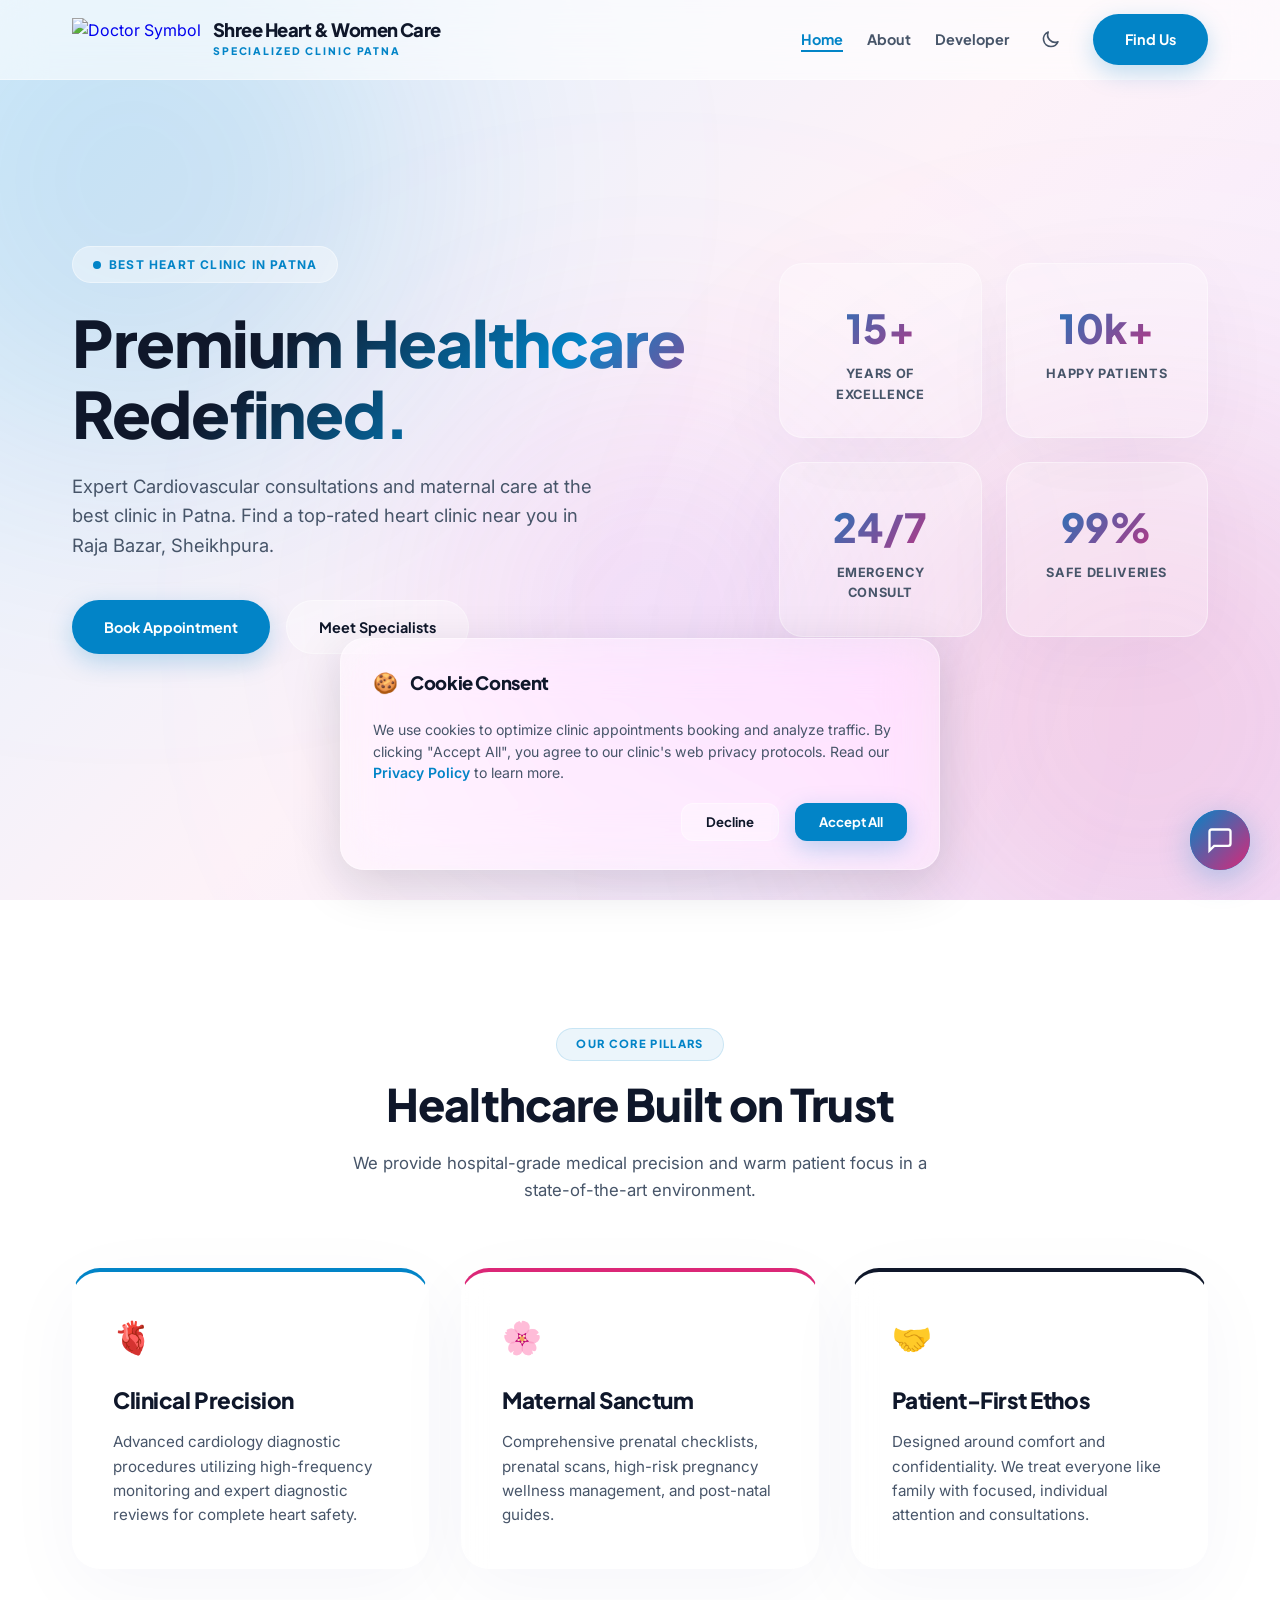
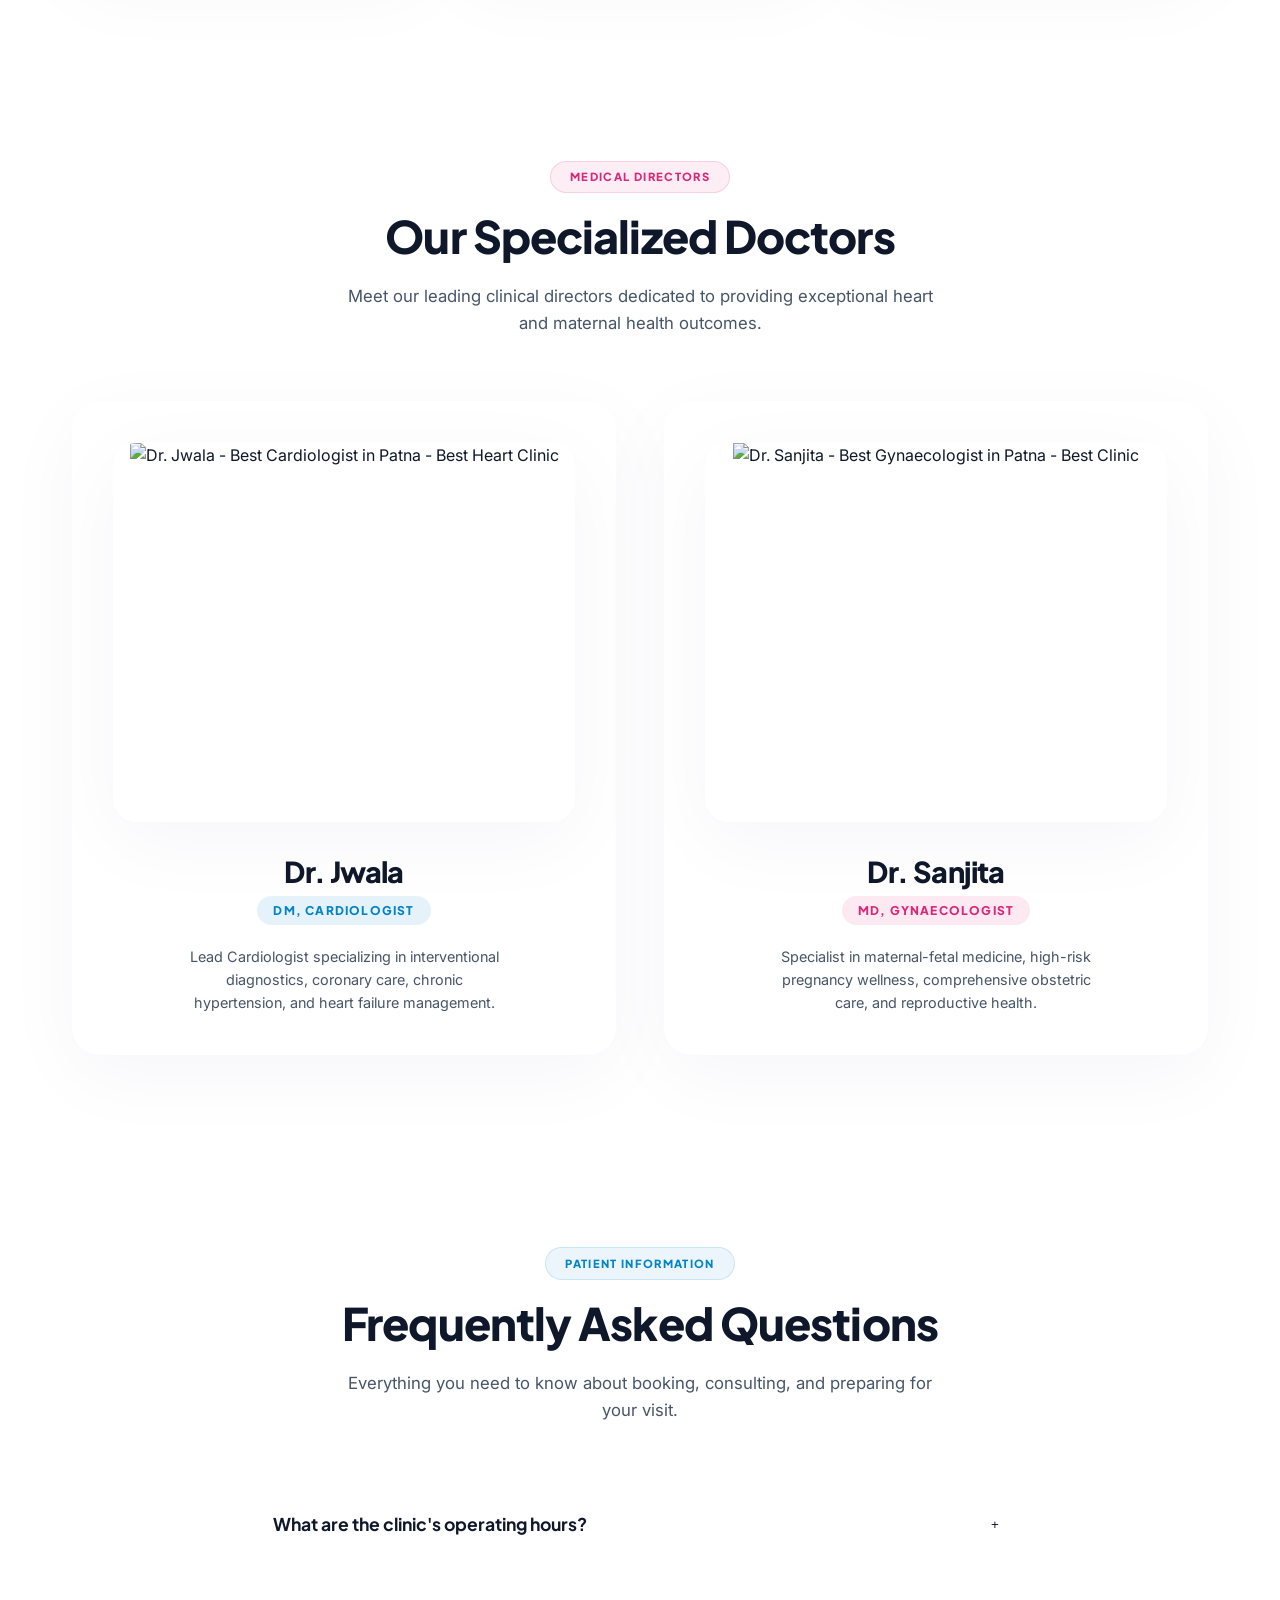
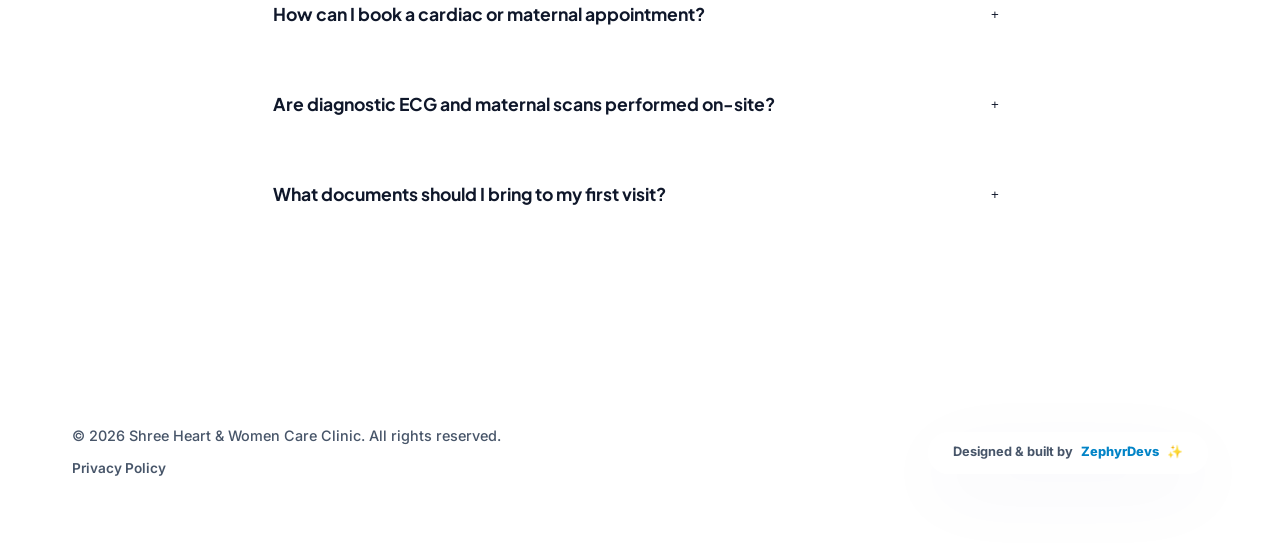
==== commit c544cc5d: "Add files via upload" ====
--- a/index.html
+++ b/index.html
@@ -3,7 +3,84 @@
 <head>
     <meta charset="UTF-8">
     <meta name="viewport" content="width=device-width, initial-scale=1.0">
-    <title>Shree Heart & Women Care Clinic | Patna</title>
+    <meta name="description" content="Shree Heart & Women Care Clinic is the best heart clinic in Patna, offering expert cardiologist consultations, ECG, echo diagnostics, and gynaecologist consultations for maternal health. Visit the best clinic in Patna near you.">
+    <meta name="keywords" content="best heart clinic in Patna, heart clinic near me, best clinic Patna, cardiologist in Patna, gynaecologist in Patna, Shree Heart and Women Care, Dr. Jwala Patna, Dr. Sanjita Patna, Raja Bazar Patna clinic">
+    <link rel="canonical" href="https://shreeheartandwomen.oneapp.dev">
+    
+    <!-- Open Graph / Facebook -->
+    <meta property="og:type" content="website">
+    <meta property="og:url" content="https://shreeheartandwomen.oneapp.dev">
+    <meta property="og:title" content="Shree Heart & Women Care Clinic | Best Heart Clinic in Patna">
+    <meta property="og:description" content="Shree Heart & Women Care Clinic is the best clinic in Patna near you for cardiac and maternal checkups. Schedule consultations with top cardiologist & gynaecologist doctors.">
+    <meta property="og:image" content="https://www.freeiconspng.com/uploads/doctor-symbol-universal-png-2.png">
+
+    <!-- Twitter Card -->
+    <meta name="twitter:card" content="summary_large_image">
+    <meta name="twitter:url" content="https://shreeheartandwomen.oneapp.dev">
+    <meta name="twitter:title" content="Shree Heart & Women Care Clinic | Best Heart Clinic in Patna">
+    <meta name="twitter:description" content="Shree Heart & Women Care Clinic is the best clinic in Patna near you for cardiac and maternal checkups. Schedule consultations with top cardiologist & gynaecologist doctors.">
+    <meta name="twitter:image" content="https://www.freeiconspng.com/uploads/doctor-symbol-universal-png-2.png">
+
+    <!-- Google Local Business Schema (JSON-LD) -->
+    <script type="application/ld+json">
+    {
+      "@context": "https://schema.org",
+      "@type": "MedicalClinic",
+      "name": "Shree Heart & Women Care Clinic",
+      "alternateName": "Shree Heart Care Clinic Patna",
+      "description": "Shree Heart & Women Care Clinic is the best heart clinic in Patna near Raja Bazar. Specializing in expert cardiac consultations, DM cardiologist services, MD gynaecologist consultations, ECG, and Echocardiography diagnostics.",
+      "url": "https://shreeheartandwomen.oneapp.dev",
+      "logo": "https://www.freeiconspng.com/uploads/doctor-symbol-universal-png-2.png",
+      "telephone": "+919693762649",
+      "address": {
+        "@type": "PostalAddress",
+        "streetAddress": "Bailey Road, Pillar No: 55, Raja Bazar",
+        "addressLocality": "Patna",
+        "addressRegion": "Bihar",
+        "postalCode": "800014",
+        "addressCountry": "IN"
+      },
+      "geo": {
+        "@type": "GeoCoordinates",
+        "latitude": "25.6034712",
+        "longitude": "85.0856302"
+      },
+      "openingHoursSpecification": [
+        {
+          "@type": "OpeningHoursSpecification",
+          "dayOfWeek": [
+            "Sunday",
+            "Monday",
+            "Tuesday",
+            "Wednesday",
+            "Thursday",
+            "Friday"
+          ],
+          "opens": "08:30",
+          "closes": "19:30"
+        }
+      ],
+      "medicalSpecialty": [
+        "Cardiology",
+        "ObstetricGynecology"
+      ],
+      "priceRange": "$$",
+      "employee": [
+        {
+          "@type": "Physician",
+          "name": "Dr. Jwala",
+          "medicalSpecialty": "Cardiology"
+        },
+        {
+          "@type": "Physician",
+          "name": "Dr. Sanjita",
+          "medicalSpecialty": "ObstetricGynecology"
+        }
+      ]
+    }
+    </script>
+
+    <title>Shree Heart & Women Care Clinic | Best Heart Clinic in Patna</title>
     <link rel="stylesheet" href="style.css">
     <script src="app.js" defer></script>
     <style>
@@ -389,10 +466,10 @@
             <div>
                 <div class="hero-tag hero-animate-1">
                     <div class="pulse"></div>
-                    High Performance Medical Care
+                    Best Heart Clinic in Patna
                 </div>
                 <h1 class="hero-title hero-animate-2">Premium Healthcare Redefined.</h1>
-                <p class="hero-desc hero-animate-3">Expert Cardiac and Maternal consultations powered by advanced diagnostics and compassionate clinical expertise in a serene private clinic setting.</p>
+                <p class="hero-desc hero-animate-3">Expert Cardiovascular consultations and maternal care at the best clinic in Patna. Find a top-rated heart clinic near you in Raja Bazar, Sheikhpura.</p>
                 <div class="hero-actions hero-animate-3" style="animation-delay: 0.35s;">
                     <a href="contact.html" class="btn btn-primary">Book Appointment</a>
                     <a href="#specialists" class="btn btn-outline">Meet Specialists</a>
@@ -462,7 +539,7 @@
                 <!-- Dr. Jwala -->
                 <div class="glass-card spec-card reveal delay-100">
                     <div class="spec-img-wrapper">
-                        <img src="https://i.ibb.co/PZJH7sj1/IMG-20260514-192645.jpg" alt="Dr. Jwala - Cardiologist" class="spec-img">
+                        <img src="https://i.ibb.co/PZJH7sj1/IMG-20260514-192645.jpg" alt="Dr. Jwala - Best Cardiologist in Patna - Best Heart Clinic" class="spec-img">
                     </div>
                     <div class="spec-info">
                         <h3>Dr. Jwala</h3>
@@ -474,7 +551,7 @@
                 <!-- Dr. Sanjita -->
                 <div class="glass-card spec-card reveal delay-200">
                     <div class="spec-img-wrapper">
-                        <img src="https://i.ibb.co/KjC3mJcv/IMG-20260514-192721.jpg" alt="Dr. Sanjita - Gynaecologist" class="spec-img">
+                        <img src="https://i.ibb.co/KjC3mJcv/IMG-20260514-192721.jpg" alt="Dr. Sanjita - Best Gynaecologist in Patna - Best Clinic" class="spec-img">
                     </div>
                     <div class="spec-info">
                         <h3>Dr. Sanjita</h3>
